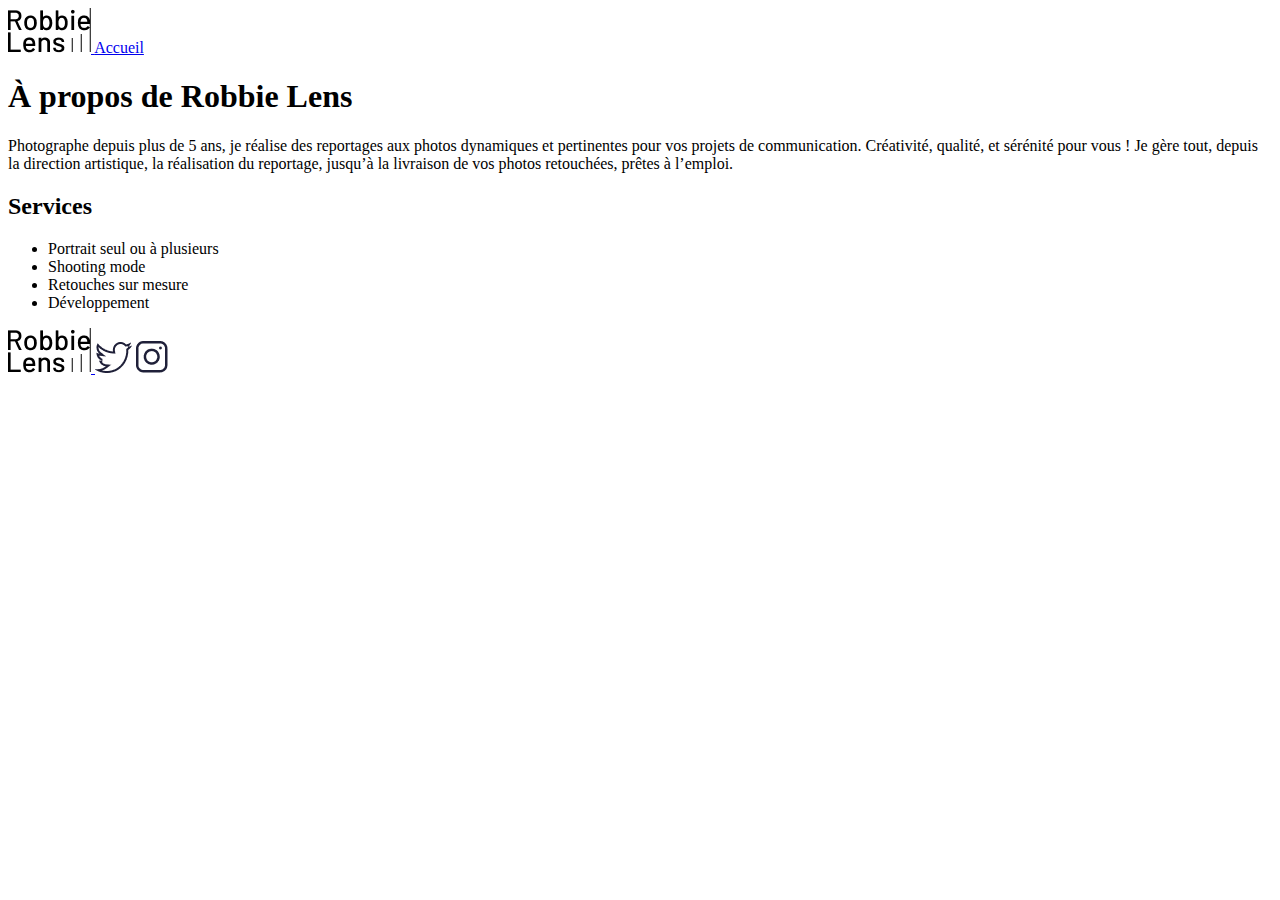
==== a-propos.html @ 7bfcc171 "setting up accueil et à propos" ====
<!DOCTYPE html>
<html lang="en">
  <head>
    <meta charset="UTF-8" />
    <meta http-equiv="X-UA-Compatible" content="IE=edge" />
    <meta name="viewport" content="width=device-width, initial-scale=1.0" />
    <title>À propos - Robbie Lens Photographie</title>
  </head>
  <body>
    <a href="index.html">
      <img src="images/logo.png" alt="Logo Robbie Lens" />
    </a>
    <a href=" index.html">Accueil</a>
    <h1>À propos de Robbie Lens</h1>
    <p>
      Photographe depuis plus de 5 ans, je réalise des reportages aux photos
      dynamiques et pertinentes pour vos projets de communication. Créativité,
      qualité, et sérénité pour vous ! Je gère tout, depuis la direction
      artistique, la réalisation du reportage, jusqu’à la livraison de vos
      photos retouchées, prêtes à l’emploi.
    </p>
    <h2>Services</h2>
    <ul>
      <li>Portrait seul ou à plusieurs</li>
      <li>Shooting mode</li>
      <li>Retouches sur mesure</li>
      <li>Développement</li>
    </ul>
    <a href="index.html">
      <img src="images/logo.png" alt="Logo Robbie Lens" />
    </a>
    <a target="_blank" href="https://twitter.com/"
      ><img src="images/twitter.png" alt="Twitter"
    /></a>
    <a target="_blank" href="https://www.instagram.com/"
      ><img src="images/instagram.png" alt="Instagram"
    /></a>
  </body>
</html>
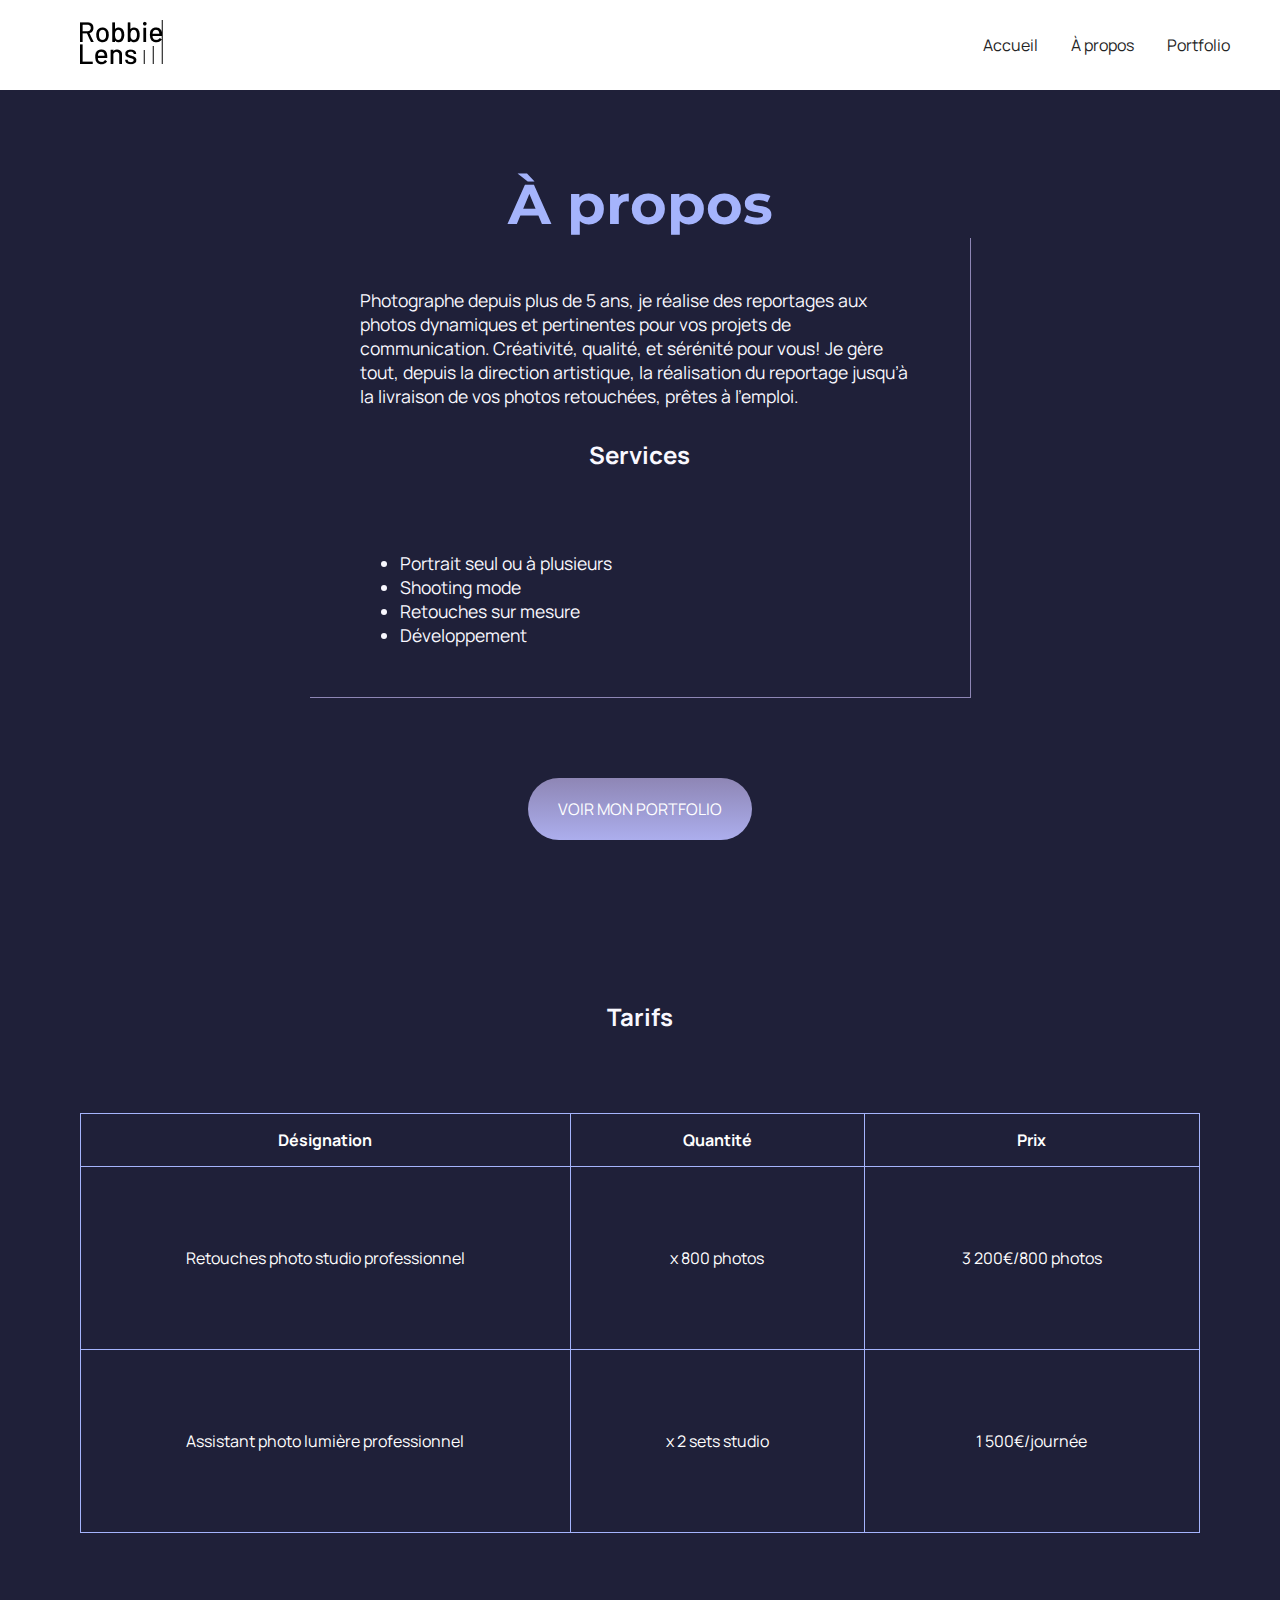
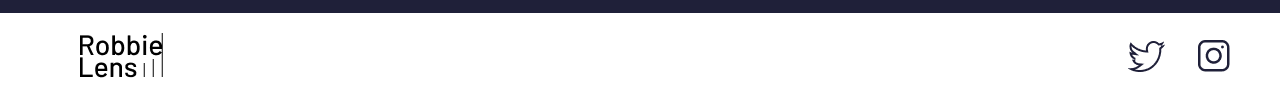
==== commit cac51d4b: "finish mock webpage" ====
--- a/a-propos.html
+++ b/a-propos.html
@@ -4,36 +4,89 @@
     <meta charset="UTF-8" />
     <meta http-equiv="X-UA-Compatible" content="IE=edge" />
     <meta name="viewport" content="width=device-width, initial-scale=1.0" />
+    <link rel="preconnect" href="https://fonts.googleapis.com" />
+    <link rel="preconnect" href="https://fonts.gstatic.com" crossorigin />
+    <link
+      href="https://fonts.googleapis.com/css2?family=Manrope&family=Montserrat&display=swap"
+      rel="stylesheet"
+    />
+    <link href="style/style.css" rel="stylesheet" />
+    <link href="style/a-propos.css" rel="stylesheet" />
     <title>À propos - Robbie Lens Photographie</title>
   </head>
   <body>
-    <a href="index.html">
-      <img src="images/logo.png" alt="Logo Robbie Lens" />
-    </a>
-    <a href=" index.html">Accueil</a>
-    <h1>À propos de Robbie Lens</h1>
-    <p>
-      Photographe depuis plus de 5 ans, je réalise des reportages aux photos
-      dynamiques et pertinentes pour vos projets de communication. Créativité,
-      qualité, et sérénité pour vous ! Je gère tout, depuis la direction
-      artistique, la réalisation du reportage, jusqu’à la livraison de vos
-      photos retouchées, prêtes à l’emploi.
-    </p>
-    <h2>Services</h2>
-    <ul>
-      <li>Portrait seul ou à plusieurs</li>
-      <li>Shooting mode</li>
-      <li>Retouches sur mesure</li>
-      <li>Développement</li>
-    </ul>
-    <a href="index.html">
-      <img src="images/logo.png" alt="Logo Robbie Lens" />
-    </a>
-    <a target="_blank" href="https://twitter.com/"
-      ><img src="images/twitter.png" alt="Twitter"
-    /></a>
-    <a target="_blank" href="https://www.instagram.com/"
-      ><img src="images/instagram.png" alt="Instagram"
-    /></a>
+    <header>
+      <nav>
+        <a href="index.html" class="lien-icone">
+          <img src="images/logo.png" alt="Logo Robbie Lens" />
+        </a>
+        <div>
+          <a href="index.html">Accueil</a>
+          <a href="a-propos.html">À propos</a>
+          <a href="portfolio.html">Portfolio</a>
+        </div>
+      </nav>
+    </header>
+    <main class="a-propos-main">
+      <section>
+        <h1>À propos</h1>
+        <div class="carre-contenu">
+          <p>
+            Photographe depuis plus de 5 ans, je réalise des reportages aux
+            photos dynamiques et pertinentes pour vos projets de communication.
+            Créativité, qualité, et sérénité pour vous! Je gère tout, depuis la
+            direction artistique, la réalisation du reportage jusqu’à la
+            livraison de vos photos retouchées, prêtes à l’emploi.
+          </p>
+          <h2>Services</h2>
+          <ul>
+            <li>Portrait seul ou à plusieurs</li>
+            <li>Shooting mode</li>
+            <li>Retouches sur mesure</li>
+            <li>Développement</li>
+          </ul>
+        </div>
+        <div>
+          <a href="portfolio.html" class="cta">VOIR MON PORTFOLIO</a>
+        </div>
+      </section>
+      <section class="section-tarifs">
+        <h2>Tarifs</h2>
+        <table>
+          <thead>
+            <tr>
+              <th>Désignation</th>
+              <th>Quantité</th>
+              <th>Prix</th>
+            </tr>
+          </thead>
+          <tbody>
+            <tr>
+              <td>Retouches photo studio professionnel</td>
+              <td>x 800 photos</td>
+              <td>3 200€/800 photos</td>
+            </tr>
+            <tr>
+              <td>Assistant photo lumière professionnel</td>
+              <td>x 2 sets studio</td>
+              <td>1 500€/journée</td>
+            </tr>
+          </tbody>
+        </table>
+      </section>
+    </main>
+    <footer>
+      <a href="index.html" class="lien-icone">
+        <img src="images/logo.png" alt="Logo Robbie Lens" />
+      </a>
+      <div>
+        <a target="_blank" href="https://twitter.com/" class="lien-icone">
+          <img src="images/twitter.png" alt="Logo Twitter" />
+        </a>
+        <a target="_blank" href="https://www.instagram.com/" class="lien-icone">
+          <img src="images/instagram.png" alt="Logo Instagram" />
+        </a>
+      </div>
+    </footer>
   </body>
 </html>
--- a/style/style.css
+++ b/style/style.css
@@ -0,0 +1,112 @@
+* {
+  margin: 0;
+}
+
+body {
+  font-family: "Manrope", sans-serif;
+  font-size: 1em;
+  background-color: #1f2039;
+}
+
+a {
+  color: #242424;
+  text-decoration: none;
+}
+
+em {
+  color: #a5b4fc;
+  font-style: normal;
+}
+
+h1 {
+  font-size: 3.5em;
+  color: #a5b4fc;
+  font-family: "Montserrat", sans-serif;
+}
+
+h2 {
+  color: #f9f8ff;
+}
+
+p,
+li {
+  font-size: 1.1em;
+  color: #f9f8ff;
+}
+
+header,
+footer {
+  background-color: white;
+  padding: 20px 50px;
+}
+
+.cta {
+  display: inline-block;
+  background: linear-gradient(#8e86b5, #acaeed);
+  color: white;
+  border-radius: 50px;
+  padding: 20px 30px;
+}
+
+a:hover {
+  text-decoration: underline;
+}
+
+.cta:hover {
+  background: linear-gradient(#696484, #8788ba);
+  text-decoration: none;
+}
+
+.lien-icone {
+  margin-left: 30px;
+}
+
+.lien-icone:hover {
+  opacity: 0.5;
+}
+
+section {
+  padding: 80px;
+}
+
+footer,
+nav {
+  display: flex;
+  flex-direction: row;
+  align-items: center;
+  justify-content: space-between;
+}
+
+nav a {
+  margin-left: 30px;
+}
+
+@media screen and (max-width: 996px) {
+  header nav {
+    flex-direction: column;
+    align-items: center;
+    justify-content: center;
+  }
+
+  header nav img {
+    margin-bottom: 20px;
+  }
+
+  header,
+  footer {
+    padding: 20px 20px;
+  }
+
+  h1 {
+    font-size: 2em;
+  }
+
+  section {
+    padding: 50px 20px 50px 20px;
+  }
+
+  nav a {
+    margin-left: 10px;
+    margin-right: 10px;
+  }
+}
--- a/style/a-propos.css
+++ b/style/a-propos.css
@@ -0,0 +1,56 @@
+.carre-contenu {
+  border-right: 1px solid #8e86b5;
+  border-bottom: 1px solid #8e86b5;
+  padding: 50px;
+  width: 50%;
+  margin: auto;
+  margin-bottom: 80px;
+}
+
+.carre-contenu h2 {
+  margin-top: 30px;
+}
+
+.carre-contenu ul {
+  margin-top: 30px;
+}
+
+.carre-contenu + div {
+  text-align: center;
+}
+
+.a-propos-main {
+  margin: auto;
+}
+
+table {
+  color: white;
+  text-align: center;
+  width: 100%;
+  border-collapse: collapse;
+}
+
+td,
+th {
+  padding: 15px;
+  border: 1px solid #a5b4fc;
+}
+
+td {
+  padding: 80px;
+}
+
+h2 {
+  margin-bottom: 80px;
+}
+
+h1,
+h2 {
+  text-align: center;
+}
+
+@media screen and (max-width: 996px) {
+  .section-tarifs {
+    display: none;
+  }
+}
